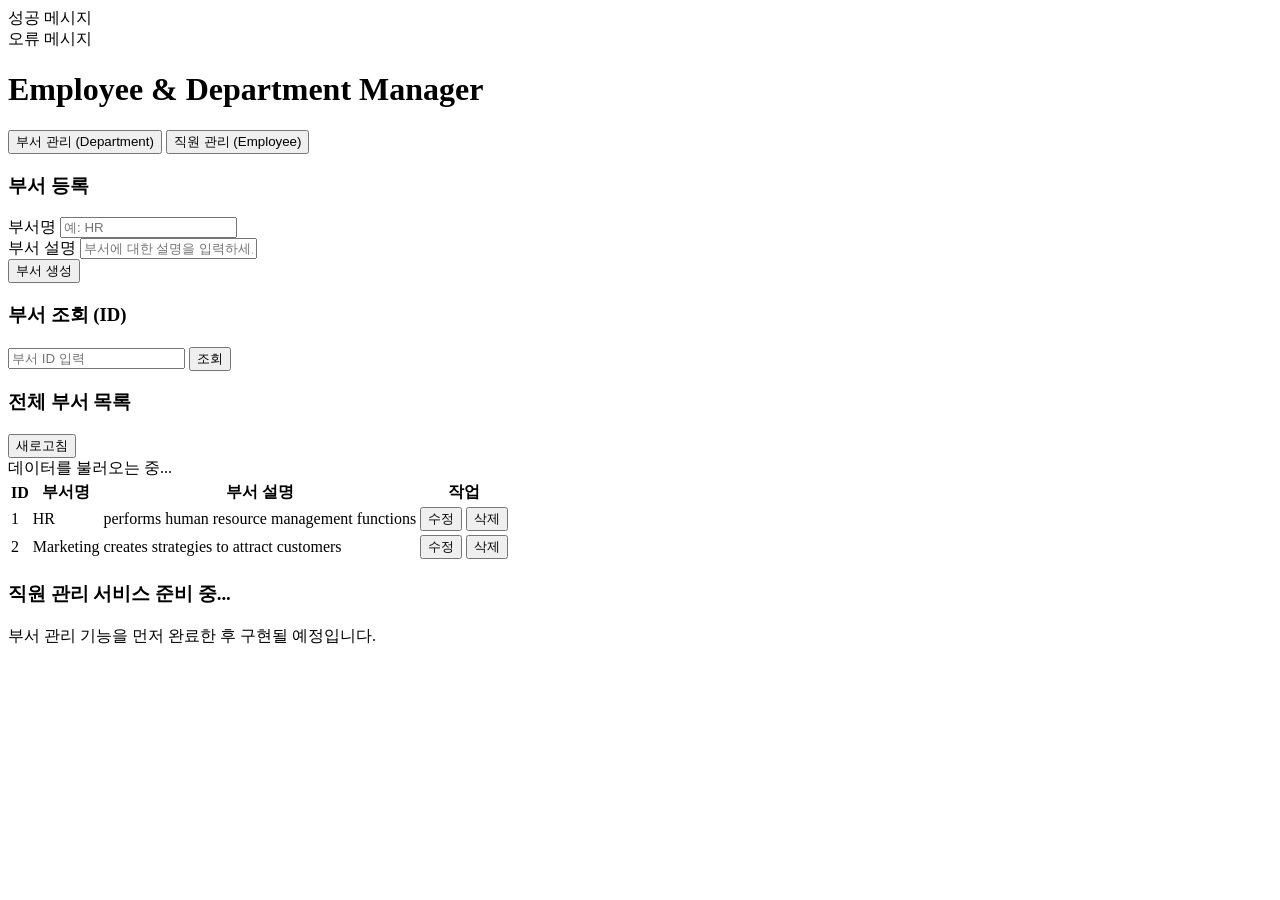
==== index.html @ 7f391d7e "1단계 html, css add" ====
<!DOCTYPE html>
<html lang="ko">
<head>
    <meta charset="UTF-8">
    <meta name="viewport" content="width=device-width, initial-scale=1.0">
    <title>Employee & Department Manager</title>
    <link rel="stylesheet" href="style.css">
</head>
<body>

    <!-- 메시지 표시 영역 -->
    <div id="message-area">
        <div id="alert-success" class="alert alert-success">성공 메시지</div>
        <div id="alert-error" class="alert alert-error">오류 메시지</div>
    </div>

    <div class="container">
        <header>
            <h1>Employee & Department Manager</h1>
        </header>

        <!-- 탭 메뉴 -->
        <nav class="tabs">
            <button class="tab-button active" onclick="showTab('dept-section')">부서 관리 (Department)</button>
            <button class="tab-button" onclick="showTab('emp-section')">직원 관리 (Employee)</button>
        </nav>

        <!-- 부서 관리 섹션 (P1-1 집중 구현 영역) -->
        <section id="dept-section" class="content-section active">
            
            <!-- 부서 생성/수정 폼 -->
            <div class="card">
                <h3 id="dept-form-title">부서 등록</h3>
                <form id="dept-form">
                    <input type="hidden" id="dept-id"> <!-- 수정 시 ID 보관용 -->
                    <div class="form-inline">
                        <div class="form-group">
                            <label for="dept-name">부서명</label>
                            <input type="text" id="dept-name" placeholder="예: HR" required>
                        </div>
                        <div class="form-group">
                            <label for="dept-desc">부서 설명</label>
                            <input type="text" id="dept-desc" placeholder="부서에 대한 설명을 입력하세요" required>
                        </div>
                    </div>
                    <button type="submit" id="dept-submit-btn" class="btn btn-primary">부서 생성</button>
                    <button type="button" id="dept-cancel-btn" class="btn btn-info" style="display:none;">취소</button>
                </form>
            </div>

            <!-- 부서 단건 조회 -->
            <div class="card">
                <h3>부서 조회 (ID)</h3>
                <div class="form-inline">
                    <input type="number" id="search-dept-id" placeholder="부서 ID 입력" min="1">
                    <button type="button" class="btn btn-success">조회</button>
                </div>
                <div id="dept-detail-result" style="margin-top: 15px; display: none;">
                    <!-- 조회 결과가 여기에 표시됨 -->
                </div>
            </div>

            <!-- 부서 목록 -->
            <div class="card">
                <div class="list-header">
                    <h3>전체 부서 목록</h3>
                    <button class="btn btn-info">새로고침</button>
                </div>
                <div class="loading" id="dept-loading">데이터를 불러오는 중...</div>
                <table>
                    <thead>
                        <tr>
                            <th>ID</th>
                            <th>부서명</th>
                            <th>부서 설명</th>
                            <th>작업</th>
                        </tr>
                    </thead>
                    <tbody id="dept-list">
                        <!-- API 데이터가 여기에 렌더링됨 -->
                        <tr>
                            <td>1</td>
                            <td>HR</td>
                            <td>performs human resource management functions</td>
                            <td class="actions">
                                <button class="btn btn-warning">수정</button>
                                <button class="btn btn-danger">삭제</button>
                            </td>
                        </tr>
                        <tr>
                            <td>2</td>
                            <td>Marketing</td>
                            <td>creates strategies to attract customers</td>
                            <td class="actions">
                                <button class="btn btn-warning">수정</button>
                                <button class="btn btn-danger">삭제</button>
                            </td>
                        </tr>
                    </tbody>
                </table>
            </div>
        </section>

        <!-- 직원 관리 섹션 (다음 단계 구현용) -->
        <section id="emp-section" class="content-section">
            <div class="card">
                <h3>직원 관리 서비스 준비 중...</h3>
                <p>부서 관리 기능을 먼저 완료한 후 구현될 예정입니다.</p>
            </div>
        </section>
    </div>

    <!-- 나중에 기능 구현을 위한 JS 파일 링크 (지금은 비워둠) -->
    <!-- <script src="app.js"></script> -->
    <script>
        // 탭 전환 로직 (HTML/CSS 구조 확인용 간단한 스크립트)
        function showTab(sectionId) {
            document.querySelectorAll('.content-section').forEach(section => section.classList.remove('active'));
            document.querySelectorAll('.tab-button').forEach(btn => btn.classList.remove('active'));
            document.getElementById(sectionId).classList.add('active');
            event.currentTarget.classList.add('active');
        }
    </script>
</body>
</html>
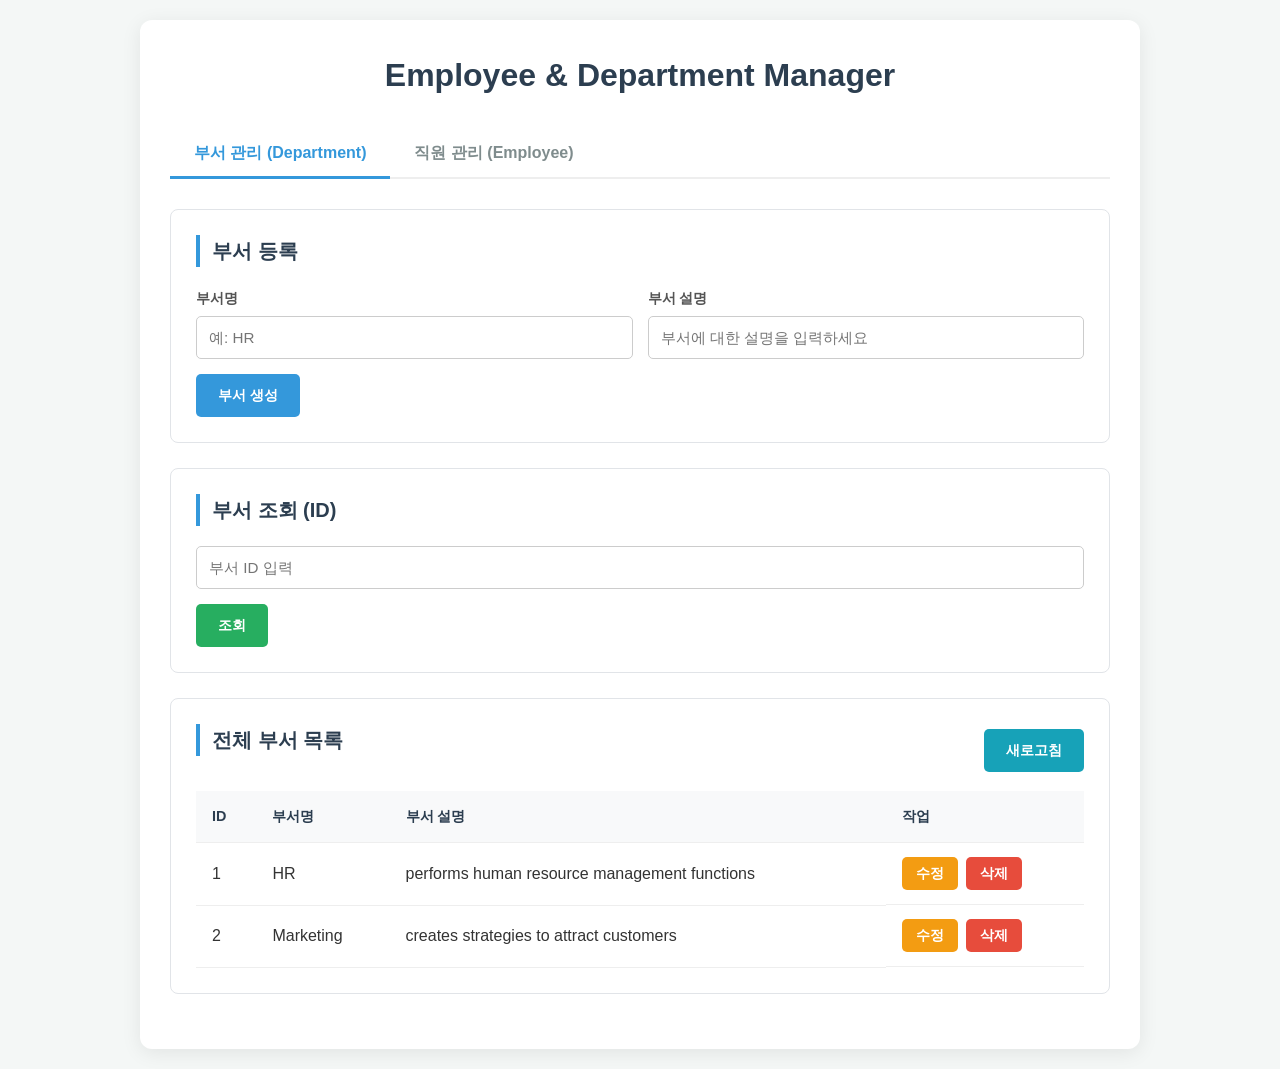
==== commit b7a878f2: "html,css modified" ====
--- a/index.html
+++ b/index.html
@@ -4,31 +4,45 @@
     <meta charset="UTF-8">
     <meta name="viewport" content="width=device-width, initial-scale=1.0">
     <title>Employee & Department Manager</title>
-    <link rel="stylesheet" href="style.css">
+    <!-- 공통 스타일시트 로드 -->
+    <link rel="stylesheet" href="css/style.css">
 </head>
 <body>
 
-    <!-- 메시지 표시 영역 -->
+    <!-- ==============================
+         전역 알림(토스트) 표시 영역
+         - 성공/오류 메시지를 우측 상단에 표시
+    ============================== -->
     <div id="message-area">
         <div id="alert-success" class="alert alert-success">성공 메시지</div>
         <div id="alert-error" class="alert alert-error">오류 메시지</div>
     </div>
 
+    <!-- 메인 앱 컨테이너 -->
     <div class="container">
         <header>
+            <!-- 페이지 메인 타이틀 -->
             <h1>Employee & Department Manager</h1>
         </header>
 
-        <!-- 탭 메뉴 -->
+        <!-- ==============================
+             상단 탭 메뉴
+             - showTab('dept-section'): 부서 섹션 활성화
+             - showTab('emp-section'): 직원 섹션 활성화
+        ============================== -->
         <nav class="tabs">
             <button class="tab-button active" onclick="showTab('dept-section')">부서 관리 (Department)</button>
             <button class="tab-button" onclick="showTab('emp-section')">직원 관리 (Employee)</button>
         </nav>
 
-        <!-- 부서 관리 섹션 (P1-1 집중 구현 영역) -->
+        <!-- ==============================
+             부서 관리 섹션 (현재 활성 기본 화면)
+             P1-1 범위: 생성/조회/목록/수정/삭제 UI
+        ============================== -->
         <section id="dept-section" class="content-section active">
             
-            <!-- 부서 생성/수정 폼 -->
+            <!-- 부서 생성/수정 폼
+                 - 숨김 필드(dept-id): 수정 모드에서 대상 ID 보관 -->
             <div class="card">
                 <h3 id="dept-form-title">부서 등록</h3>
                 <form id="dept-form">
@@ -48,7 +62,7 @@
                 </form>
             </div>
 
-            <!-- 부서 단건 조회 -->
+            <!-- 부서 단건 조회 영역(ID 기반) -->
             <div class="card">
                 <h3>부서 조회 (ID)</h3>
                 <div class="form-inline">
@@ -56,16 +70,17 @@
                     <button type="button" class="btn btn-success">조회</button>
                 </div>
                 <div id="dept-detail-result" style="margin-top: 15px; display: none;">
-                    <!-- 조회 결과가 여기에 표시됨 -->
+                    <!-- 조회 성공 시 상세 결과 렌더링 영역 -->
                 </div>
             </div>
 
-            <!-- 부서 목록 -->
+            <!-- 전체 부서 목록 영역 -->
             <div class="card">
                 <div class="list-header">
                     <h3>전체 부서 목록</h3>
                     <button class="btn btn-info">새로고침</button>
                 </div>
+                <!-- API 요청 중 표시되는 로딩 텍스트 -->
                 <div class="loading" id="dept-loading">데이터를 불러오는 중...</div>
                 <table>
                     <thead>
@@ -77,7 +92,8 @@
                         </tr>
                     </thead>
                     <tbody id="dept-list">
-                        <!-- API 데이터가 여기에 렌더링됨 -->
+                        <!-- 실제 연동 시 API 데이터가 동적으로 렌더링됨 -->
+                        <!-- 현재는 화면 확인을 위한 샘플 행 -->
                         <tr>
                             <td>1</td>
                             <td>HR</td>
@@ -101,7 +117,7 @@
             </div>
         </section>
 
-        <!-- 직원 관리 섹션 (다음 단계 구현용) -->
+        <!-- 직원 관리 섹션 (추후 구현 예정) -->
         <section id="emp-section" class="content-section">
             <div class="card">
                 <h3>직원 관리 서비스 준비 중...</h3>
@@ -110,14 +126,22 @@
         </section>
     </div>
 
-    <!-- 나중에 기능 구현을 위한 JS 파일 링크 (지금은 비워둠) -->
+    <!-- 나중에 기능 구현을 위한 JS 파일 링크 (현재 미사용) -->
     <!-- <script src="app.js"></script> -->
     <script>
-        // 탭 전환 로직 (HTML/CSS 구조 확인용 간단한 스크립트)
+        // 탭 전환 로직
+        // sectionId로 받은 섹션만 보이도록 active 클래스를 토글한다.
         function showTab(sectionId) {
+            // 1) 모든 콘텐츠 섹션 비활성화
             document.querySelectorAll('.content-section').forEach(section => section.classList.remove('active'));
+
+            // 2) 모든 탭 버튼 비활성화
             document.querySelectorAll('.tab-button').forEach(btn => btn.classList.remove('active'));
+
+            // 3) 선택한 섹션 활성화
             document.getElementById(sectionId).classList.add('active');
+
+            // 4) 클릭된 탭 버튼 활성화
             event.currentTarget.classList.add('active');
         }
     </script>
--- a/css/style.css
+++ b/css/style.css
@@ -0,0 +1,301 @@
+/* ==============================
+   1) 전역 기본 스타일
+   - 브라우저 기본 여백 제거
+   - box-sizing 통일
+   - 기본 폰트 지정
+================================ */
+* {
+    box-sizing: border-box;
+    margin: 0;
+    padding: 0;
+    font-family: 'Segoe UI', Tahoma, Geneva, Verdana, sans-serif;
+}
+
+/* 페이지 전체 배경/기본 텍스트 스타일 */
+body {
+    background-color: #f4f7f6;
+    color: #333;
+    line-height: 1.6;
+    padding: 20px;
+}
+
+/* 메인 컨테이너: 중앙 정렬 카드형 레이아웃 */
+.container {
+    max-width: 1000px;
+    margin: 0 auto;
+    background: #fff;
+    padding: 30px;
+    border-radius: 12px;
+    box-shadow: 0 4px 20px rgba(0, 0, 0, 0.08);
+}
+
+/* 상단 타이틀 영역 */
+header {
+    text-align: center;
+    margin-bottom: 30px;
+}
+
+/* 페이지 메인 제목 */
+h1 {
+    color: #2c3e50;
+    font-size: 2rem;
+    font-weight: 700;
+}
+
+/* ==============================
+   2) 탭 내비게이션
+   - 부서/직원 화면 전환 버튼 스타일
+================================ */
+.tabs {
+    display: flex;
+    border-bottom: 2px solid #eee;
+    margin-bottom: 30px;
+}
+
+/* 기본 탭 버튼 */
+.tab-button {
+    padding: 12px 24px;
+    border: none;
+    background: none;
+    cursor: pointer;
+    font-size: 1rem;
+    font-weight: 600;
+    color: #7f8c8d;
+    transition: all 0.3s ease;
+    border-bottom: 3px solid transparent;
+    margin-bottom: -2px;
+}
+
+/* 선택(활성) 탭 버튼 */
+.tab-button.active {
+    color: #3498db;
+    border-bottom: 3px solid #3498db;
+}
+
+/* 비활성 탭 호버 효과 */
+.tab-button:hover:not(.active) {
+    color: #34495e;
+    background-color: #f9f9f9;
+}
+
+/* ==============================
+   3) 섹션 표시/숨김 + 전환 애니메이션
+================================ */
+.content-section {
+    display: none;
+    animation: fadeIn 0.5s;
+}
+
+/* 활성 섹션만 화면에 표시 */
+.content-section.active {
+    display: block;
+}
+
+/* 섹션 전환 시 부드러운 페이드 인 */
+@keyframes fadeIn {
+    from { opacity: 0; transform: translateY(10px); }
+    to { opacity: 1; transform: translateY(0); }
+}
+
+/* ==============================
+   4) 카드/폼 공통 스타일
+================================ */
+/* 콘텐츠 블록 카드 */
+.card {
+    background: #fff;
+    border: 1px solid #e1e4e8;
+    border-radius: 8px;
+    padding: 25px;
+    margin-bottom: 25px;
+}
+
+/* 카드 제목 */
+.card h3 {
+    margin-bottom: 20px;
+    color: #2c3e50;
+    font-size: 1.25rem;
+    border-left: 4px solid #3498db;
+    padding-left: 12px;
+}
+
+/* 입력 그룹(라벨 + 입력요소) */
+.form-group {
+    margin-bottom: 15px;
+    flex: 1;
+}
+
+/* 한 줄 배치 폼(반응형 줄바꿈 허용) */
+.form-inline {
+    display: flex;
+    gap: 15px;
+    align-items: flex-end;
+    flex-wrap: wrap;
+}
+
+/* 공통 라벨 */
+label {
+    display: block;
+    margin-bottom: 6px;
+    font-weight: 600;
+    font-size: 0.9rem;
+    color: #555;
+}
+
+/* 텍스트 계열 입력 필드 공통 */
+input[type="text"],
+input[type="number"],
+input[type="email"],
+textarea {
+    width: 100%;
+    padding: 12px;
+    border: 1px solid #ccc;
+    border-radius: 5px;
+    font-size: 0.95rem;
+    transition: border-color 0.3s, box-shadow 0.3s;
+}
+
+/* 입력 포커스 시 강조 */
+input[type="text"]:focus,
+input[type="number"]:focus,
+input[type="email"]:focus,
+textarea:focus {
+    border-color: #3498db;
+    box-shadow: 0 0 0 3px rgba(52, 152, 219, 0.1);
+    outline: none;
+}
+
+/* 가로 폼 내 최소 너비 보장 */
+.form-inline .form-group {
+    min-width: 200px;
+}
+
+/* ==============================
+   5) 버튼 스타일
+   - 공통 버튼 + 색상 변형
+================================ */
+/* 버튼 공통 베이스 */
+.btn {
+    padding: 12px 22px;
+    border: none;
+    border-radius: 5px;
+    cursor: pointer;
+    font-weight: 600;
+    transition: all 0.3s ease;
+    font-size: 0.9rem;
+    white-space: nowrap;
+}
+
+/* 버튼 호버 공통 효과 */
+.btn:hover {
+    transform: translateY(-2px);
+    box-shadow: 0 4px 8px rgba(0,0,0,0.1);
+}
+
+/* 주요 동작 버튼 색상 변형 */
+.btn-primary { background-color: #3498db; color: white; }
+.btn-primary:hover { background-color: #2980b9; }
+
+.btn-success { background-color: #27ae60; color: white; }
+.btn-success:hover { background-color: #219150; }
+
+.btn-danger { background-color: #e74c3c; color: white; padding: 7px 14px; }
+.btn-danger:hover { background-color: #c0392b; }
+
+.btn-warning { background-color: #f39c12; color: white; padding: 7px 14px; }
+.btn-warning:hover { background-color: #d35400; }
+
+.btn-info { background-color: #17a2b8; color: white; }
+.btn-info:hover { background-color: #138496; }
+
+/* ==============================
+    6) 목록/테이블 스타일
+================================ */
+/* 테이블 상단(제목 + 액션 버튼) */
+.list-header {
+    display: flex;
+    justify-content: space-between;
+    align-items: center;
+    margin-bottom: 10px;
+}
+
+/* 데이터 테이블 기본 */
+table {
+    width: 100%;
+    border-collapse: collapse;
+    margin-top: 15px;
+}
+
+/* 셀 공통 */
+th, td {
+    text-align: left;
+    padding: 14px 16px;
+    border-bottom: 1px solid #eee;
+    vertical-align: middle;
+}
+
+/* 헤더 셀 */
+th {
+    background-color: #f8f9fa;
+    color: #2c3e50;
+    font-weight: 600;
+    font-size: 0.9rem;
+}
+
+/* 행 호버 효과 */
+tr:hover {
+    background-color: #f9f9f9;
+}
+
+/* 행 내 액션 버튼 그룹 */
+.actions {
+    display: flex;
+    gap: 8px;
+}
+
+/* ==============================
+   7) 우측 상단 알림 토스트
+================================ */
+/* 알림 컨테이너(화면 고정) */
+#message-area {
+    position: fixed;
+    top: 20px;
+    right: 20px;
+    z-index: 1000;
+    width: 300px;
+}
+
+/* 개별 알림 박스(기본 숨김) */
+.alert {
+    padding: 15px 25px;
+    border-radius: 5px;
+    margin-bottom: 10px;
+    color: white;
+    box-shadow: 0 4px 12px rgba(0,0,0,0.15);
+    display: none;
+    opacity: 0;
+    transform: translateX(100%);
+    transition: all 0.5s cubic-bezier(0.68, -0.55, 0.27, 1.55);
+}
+
+/* 알림 표시 상태 */
+.alert.show {
+    display: block;
+    opacity: 1;
+    transform: translateX(0);
+}
+
+/* 알림 타입별 색상 */
+.alert-success { background-color: #2ecc71; }
+.alert-error { background-color: #e74c3c; }
+
+/* ==============================
+   8) 로딩 메시지
+================================ */
+.loading {
+    display: none;
+    text-align: center;
+    color: #3498db;
+    font-weight: bold;
+    margin: 20px 0;
+    font-size: 1rem;
+}
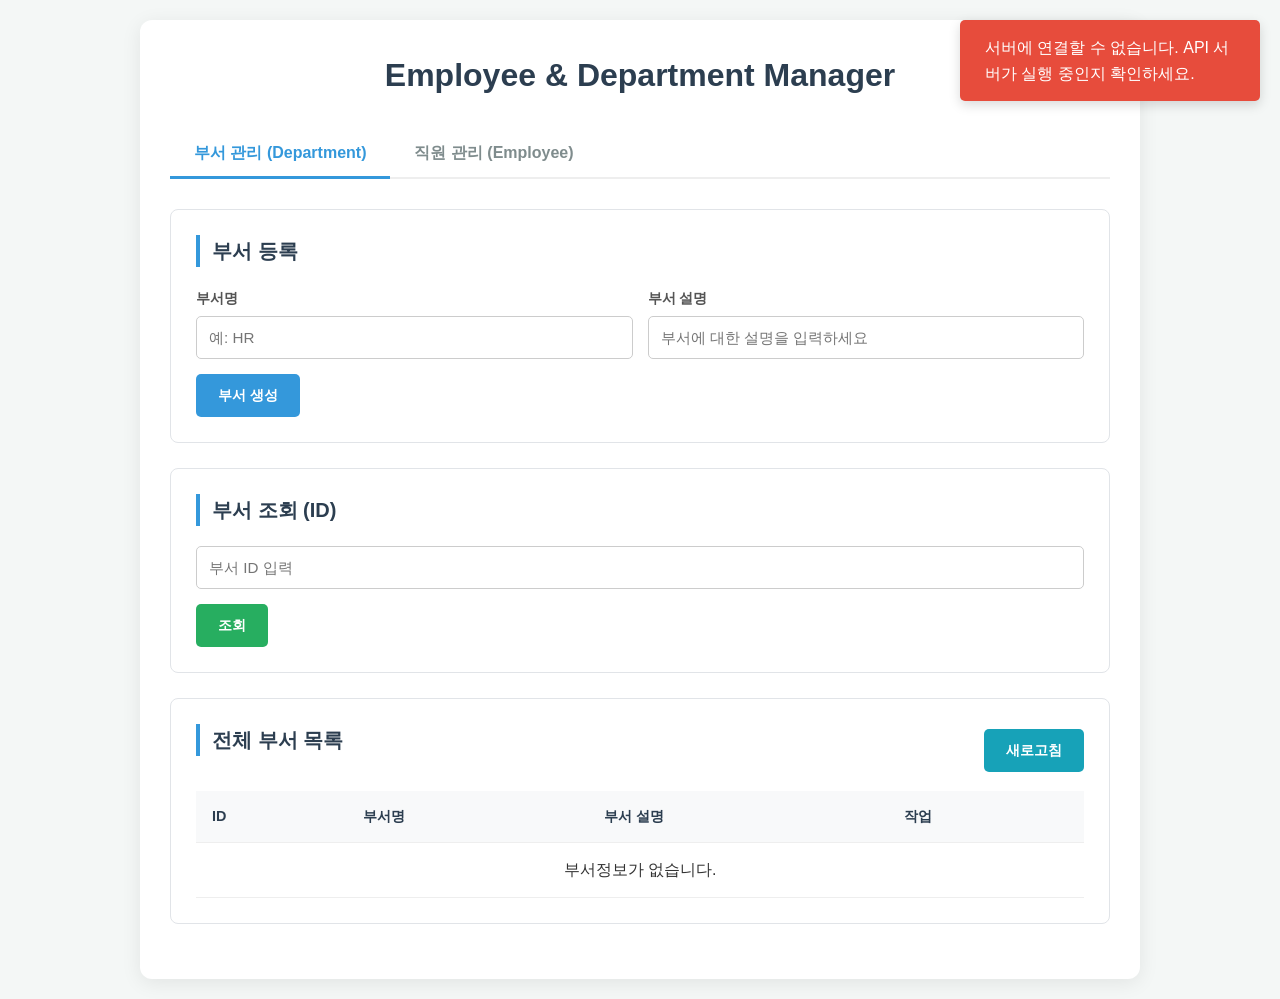
==== commit 9e7fe3ec: "dept js update(주석)" ====
--- a/index.html
+++ b/index.html
@@ -126,8 +126,8 @@
         </section>
     </div>
 
-    <!-- 나중에 기능 구현을 위한 JS 파일 링크 (현재 미사용) -->
-    <!-- <script src="app.js"></script> -->
+    <!-- 나중에 기능 구현을 위한 JS 파일 링크  -->
+    <script src="js/department.js"></script>
     <script>
         // 탭 전환 로직
         // sectionId로 받은 섹션만 보이도록 active 클래스를 토글한다.
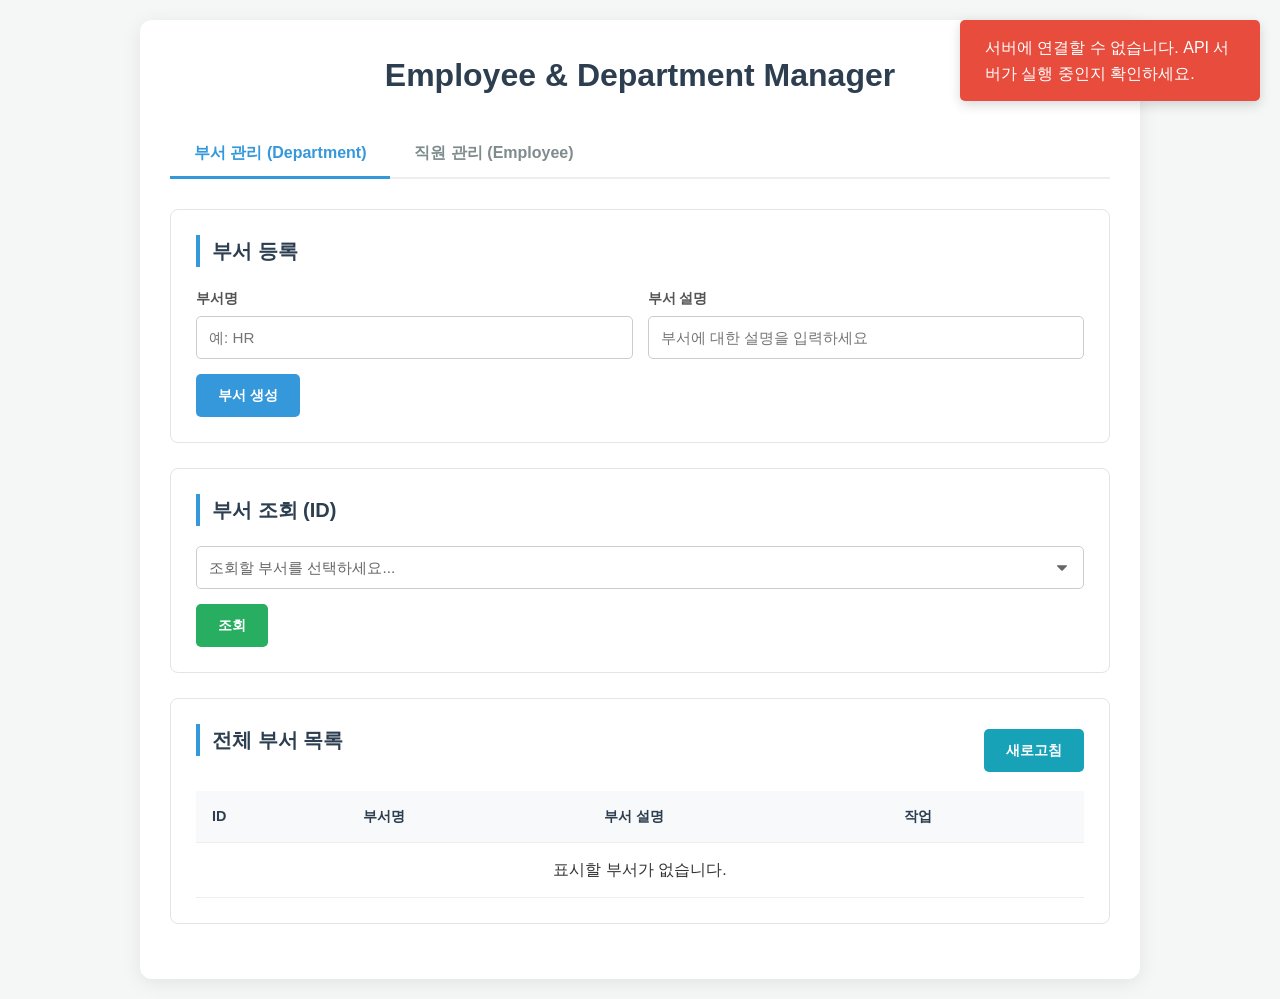
==== commit 6d680851: "add" ====
--- a/index.html
+++ b/index.html
@@ -4,45 +4,31 @@
     <meta charset="UTF-8">
     <meta name="viewport" content="width=device-width, initial-scale=1.0">
     <title>Employee & Department Manager</title>
-    <!-- 공통 스타일시트 로드 -->
     <link rel="stylesheet" href="css/style.css">
 </head>
 <body>
 
-    <!-- ==============================
-         전역 알림(토스트) 표시 영역
-         - 성공/오류 메시지를 우측 상단에 표시
-    ============================== -->
+    <!-- 메시지 표시 영역 -->
     <div id="message-area">
         <div id="alert-success" class="alert alert-success">성공 메시지</div>
         <div id="alert-error" class="alert alert-error">오류 메시지</div>
     </div>
 
-    <!-- 메인 앱 컨테이너 -->
     <div class="container">
         <header>
-            <!-- 페이지 메인 타이틀 -->
             <h1>Employee & Department Manager</h1>
         </header>
 
-        <!-- ==============================
-             상단 탭 메뉴
-             - showTab('dept-section'): 부서 섹션 활성화
-             - showTab('emp-section'): 직원 섹션 활성화
-        ============================== -->
+        <!-- 탭 메뉴 -->
         <nav class="tabs">
             <button class="tab-button active" onclick="showTab('dept-section')">부서 관리 (Department)</button>
             <button class="tab-button" onclick="showTab('emp-section')">직원 관리 (Employee)</button>
         </nav>
 
-        <!-- ==============================
-             부서 관리 섹션 (현재 활성 기본 화면)
-             P1-1 범위: 생성/조회/목록/수정/삭제 UI
-        ============================== -->
+        <!-- 부서 관리 섹션 (P1-1 집중 구현 영역) -->
         <section id="dept-section" class="content-section active">
             
-            <!-- 부서 생성/수정 폼
-                 - 숨김 필드(dept-id): 수정 모드에서 대상 ID 보관 -->
+            <!-- 부서 생성/수정 폼 -->
             <div class="card">
                 <h3 id="dept-form-title">부서 등록</h3>
                 <form id="dept-form">
@@ -62,25 +48,27 @@
                 </form>
             </div>
 
-            <!-- 부서 단건 조회 영역(ID 기반) -->
+            <!-- 부서 단건 조회 -->
             <div class="card">
                 <h3>부서 조회 (ID)</h3>
                 <div class="form-inline">
-                    <input type="number" id="search-dept-id" placeholder="부서 ID 입력" min="1">
+                    <select id="search-dept-id" required>
+                        <option value="">조회할 부서를 선택하세요...</option>
+                        <!-- JavaScript를 통해 부서 목록이 채워집니다. -->
+                    </select>
                     <button type="button" class="btn btn-success">조회</button>
                 </div>
                 <div id="dept-detail-result" style="margin-top: 15px; display: none;">
-                    <!-- 조회 성공 시 상세 결과 렌더링 영역 -->
-                </div>
-            </div>
-
-            <!-- 전체 부서 목록 영역 -->
+                    <!-- 조회 결과가 여기에 표시됨 -->
+                </div>
+            </div>
+
+            <!-- 부서 목록 -->
             <div class="card">
                 <div class="list-header">
                     <h3>전체 부서 목록</h3>
                     <button class="btn btn-info">새로고침</button>
                 </div>
-                <!-- API 요청 중 표시되는 로딩 텍스트 -->
                 <div class="loading" id="dept-loading">데이터를 불러오는 중...</div>
                 <table>
                     <thead>
@@ -92,8 +80,7 @@
                         </tr>
                     </thead>
                     <tbody id="dept-list">
-                        <!-- 실제 연동 시 API 데이터가 동적으로 렌더링됨 -->
-                        <!-- 현재는 화면 확인을 위한 샘플 행 -->
+                        <!-- API 데이터가 여기에 렌더링됨 -->
                         <tr>
                             <td>1</td>
                             <td>HR</td>
@@ -117,33 +104,117 @@
             </div>
         </section>
 
-        <!-- 직원 관리 섹션 (추후 구현 예정) -->
+        <!-- 직원 관리 섹션 (P1-2 구현 영역) -->
         <section id="emp-section" class="content-section">
-            <div class="card">
-                <h3>직원 관리 서비스 준비 중...</h3>
-                <p>부서 관리 기능을 먼저 완료한 후 구현될 예정입니다.</p>
+            
+            <!-- 직원 생성/수정 폼 -->
+            <div class="card">
+                <h3 id="emp-form-title">직원 등록</h3>
+                <form id="emp-form">
+                    <input type="hidden" id="emp-id"> <!-- 수정 시 ID 보관용 -->
+                    <div class="form-inline">
+                        <div class="form-group">
+                            <label for="emp-firstname">이름 (First Name)</label>
+                            <input type="text" id="emp-firstname" placeholder="예: John" required>
+                        </div>
+                        <div class="form-group">
+                            <label for="emp-lastname">성 (Last Name)</label>
+                            <input type="text" id="emp-lastname" placeholder="예: Doe" required>
+                        </div>
+                    </div>
+                    <div class="form-inline">
+                        <div class="form-group">
+                            <label for="emp-email">이메일</label>
+                            <input type="email" id="emp-email" placeholder="예: john.doe@example.com" required>
+                        </div>
+                        <div class="form-group">
+                            <label for="emp-dept-id">부서</label>
+                            <select id="emp-dept-id" required>
+                                <option value="">부서를 선택하세요...</option>
+                                <!-- JavaScript를 통해 부서 목록이 채워집니다. -->
+                            </select>
+                        </div>
+                    </div>
+                    <button type="submit" id="emp-submit-btn" class="btn btn-primary">직원 생성</button>
+                    <button type="button" id="emp-cancel-btn" class="btn btn-info" style="display:none;">취소</button>
+                </form>
+            </div>
+
+            <!-- 직원 단건 조회 -->
+            <div class="card">
+                <h3>직원 조회</h3>
+                <div class="form-inline">
+                    <input type="number" id="search-emp-id" placeholder="ID로 조회" min="1">
+                    <button type="button" class="btn btn-success">ID로 조회</button>
+                </div>
+                <div class="form-inline" style="margin-top: 15px;">
+                    <input type="email" id="search-emp-email" placeholder="이메일로 조회">
+                    <button type="button" class="btn btn-success">이메일로 조회</button>
+                </div>
+                <div id="emp-detail-result" style="margin-top: 15px; display: none;">
+                    <!-- 조회 결과가 여기에 표시됨 -->
+                </div>
+            </div>
+
+            <!-- 직원 목록 -->
+            <div class="card">
+                <div class="list-header">
+                    <h3>전체 직원 목록</h3>
+                    <div>
+                        <button class="btn btn-secondary" title="직원과 부서 정보를 함께 조회합니다.">직원+부서 조회</button>
+                        <button class="btn btn-info">새로고침</button>
+                    </div>
+                </div>
+                <div class="loading" id="emp-loading">데이터를 불러오는 중...</div>
+                <table>
+                    <thead>
+                        <tr>
+                            <th>ID</th>
+                            <th>이름</th>
+                            <th>성</th>
+                            <th>이메일</th>
+                            <th>부서 ID</th>
+                            <th>작업</th>
+                        </tr>
+                    </thead>
+                    <tbody id="emp-list">
+                        <!-- API 데이터가 여기에 렌더링됨 -->
+                        <tr>
+                            <td colspan="6" style="text-align: center; color: #999;">직원 데이터를 불러오세요.</td>
+                        </tr>
+                    </tbody>
+                </table>
             </div>
         </section>
     </div>
 
-    <!-- 나중에 기능 구현을 위한 JS 파일 링크  -->
-    <script src="js/department.js"></script>
+    <!-- 나중에 기능 구현을 위한 JS 파일 링크 (지금은 비워둠) -->
+    <!-- <script src="app.js"></script> -->
     <script>
-        // 탭 전환 로직
-        // sectionId로 받은 섹션만 보이도록 active 클래스를 토글한다.
+        // 탭 전환 로직 (HTML/CSS 구조 확인용 간단한 스크립트)
+        /*
         function showTab(sectionId) {
-            // 1) 모든 콘텐츠 섹션 비활성화
             document.querySelectorAll('.content-section').forEach(section => section.classList.remove('active'));
-
-            // 2) 모든 탭 버튼 비활성화
             document.querySelectorAll('.tab-button').forEach(btn => btn.classList.remove('active'));
-
-            // 3) 선택한 섹션 활성화
             document.getElementById(sectionId).classList.add('active');
-
-            // 4) 클릭된 탭 버튼 활성화
             event.currentTarget.classList.add('active');
         }
+        */
+        function showTab(sectionId) {
+            // 모든 탭 컨텐츠 숨기기 및 탭 비활성화
+            document.querySelectorAll('.content-section').forEach(section => section.classList.remove('active'));
+            document.querySelectorAll('.tab-button').forEach(btn => btn.classList.remove('active'));
+                // 클릭된 탭 활성화
+                document.getElementById(sectionId).classList.add('active');
+                event.currentTarget.classList.add('active');
+
+            // '직원 관리' 탭을 처음 클릭했을 때, 관련 JS 함수들을 초기화합니다.
+            if (sectionId === 'emp-section') {
+                initEmployeeTab();
+            }
+        }
     </script>
+    <script src="js/department.js"></script>
+    <script src="js/employee.js"></script>
 </body>
-</html>
+</html>
--- a/css/style.css
+++ b/css/style.css
@@ -1,9 +1,4 @@
-/* ==============================
-   1) 전역 기본 스타일
-   - 브라우저 기본 여백 제거
-   - box-sizing 통일
-   - 기본 폰트 지정
-================================ */
+/* 기본 스타일 초기화 */
 * {
     box-sizing: border-box;
     margin: 0;
@@ -11,7 +6,6 @@
     font-family: 'Segoe UI', Tahoma, Geneva, Verdana, sans-serif;
 }
 
-/* 페이지 전체 배경/기본 텍스트 스타일 */
 body {
     background-color: #f4f7f6;
     color: #333;
@@ -19,7 +13,6 @@
     padding: 20px;
 }
 
-/* 메인 컨테이너: 중앙 정렬 카드형 레이아웃 */
 .container {
     max-width: 1000px;
     margin: 0 auto;
@@ -29,30 +22,24 @@
     box-shadow: 0 4px 20px rgba(0, 0, 0, 0.08);
 }
 
-/* 상단 타이틀 영역 */
 header {
     text-align: center;
     margin-bottom: 30px;
 }
 
-/* 페이지 메인 제목 */
 h1 {
     color: #2c3e50;
     font-size: 2rem;
     font-weight: 700;
 }
 
-/* ==============================
-   2) 탭 내비게이션
-   - 부서/직원 화면 전환 버튼 스타일
-================================ */
+/* 탭 내비게이션 스타일 */
 .tabs {
     display: flex;
     border-bottom: 2px solid #eee;
     margin-bottom: 30px;
 }
 
-/* 기본 탭 버튼 */
 .tab-button {
     padding: 12px 24px;
     border: none;
@@ -66,41 +53,32 @@
     margin-bottom: -2px;
 }
 
-/* 선택(활성) 탭 버튼 */
 .tab-button.active {
     color: #3498db;
     border-bottom: 3px solid #3498db;
 }
 
-/* 비활성 탭 호버 효과 */
 .tab-button:hover:not(.active) {
     color: #34495e;
     background-color: #f9f9f9;
 }
 
-/* ==============================
-   3) 섹션 표시/숨김 + 전환 애니메이션
-================================ */
+/* 섹션 표시/숨김 */
 .content-section {
     display: none;
     animation: fadeIn 0.5s;
 }
 
-/* 활성 섹션만 화면에 표시 */
 .content-section.active {
     display: block;
 }
 
-/* 섹션 전환 시 부드러운 페이드 인 */
 @keyframes fadeIn {
     from { opacity: 0; transform: translateY(10px); }
     to { opacity: 1; transform: translateY(0); }
 }
 
-/* ==============================
-   4) 카드/폼 공통 스타일
-================================ */
-/* 콘텐츠 블록 카드 */
+/* 공통 폼 스타일 */
 .card {
     background: #fff;
     border: 1px solid #e1e4e8;
@@ -109,7 +87,6 @@
     margin-bottom: 25px;
 }
 
-/* 카드 제목 */
 .card h3 {
     margin-bottom: 20px;
     color: #2c3e50;
@@ -118,21 +95,18 @@
     padding-left: 12px;
 }
 
-/* 입력 그룹(라벨 + 입력요소) */
 .form-group {
     margin-bottom: 15px;
     flex: 1;
 }
 
-/* 한 줄 배치 폼(반응형 줄바꿈 허용) */
 .form-inline {
     display: flex;
     gap: 15px;
-    align-items: flex-end;
+    align-items: baseline;
     flex-wrap: wrap;
 }
 
-/* 공통 라벨 */
 label {
     display: block;
     margin-bottom: 6px;
@@ -141,39 +115,61 @@
     color: #555;
 }
 
-/* 텍스트 계열 입력 필드 공통 */
 input[type="text"],
 input[type="number"],
 input[type="email"],
-textarea {
+textarea,
+select {
     width: 100%;
     padding: 12px;
     border: 1px solid #ccc;
     border-radius: 5px;
     font-size: 0.95rem;
     transition: border-color 0.3s, box-shadow 0.3s;
-}
-
-/* 입력 포커스 시 강조 */
+    background-color: white; /* 모든 폼 요소의 배경색 통일 */
+}
+
+/* select 태그에만 화살표 아이콘 스타일 적용 */
+select {
+    -webkit-appearance: none;
+    -moz-appearance: none;
+    appearance: none;
+    padding-right: 30px; /* 화살표 공간 확보 */
+    background-image: url('data:image/svg+xml;charset=US-ASCII,%3Csvg%20xmlns%3D%22http%3A//www.w3.org/2000/svg%22%20width%3D%22292.4%22%20height%3D%22292.4%22%3E%3Cpath%20fill%3D%22%23666%22%20d%3D%22M287%2069.4a17.6%2017.6%200%200%200-13-5.4H18.4c-5%200-9.3%201.8-12.9%205.4A17.6%2017.6%200%200%200%200%2082.2c0%205%201.8%209.3%205.4%2012.9l128%20127.9c3.6%203.6%207.8%205.4%2012.8%205.4s9.2-1.8%2012.8-5.4L287%2095c3.5-3.5%205.4-7.8%205.4-12.8%200-5-1.9-9.2-5.5-12.8z%22/%3E%3C/svg%3E');
+    background-repeat: no-repeat;
+    background-position: right 1rem center;
+    background-size: 0.65em auto;
+}
+
+/* select 태그는 placeholder를 지원하지 않으므로, 첫 옵션에 대한 특별 스타일 */
+select:required:invalid {
+    color: #666;
+}
+option[value=""] {
+    color: #999;
+}
+option {
+    color: #333;
+}
+
+
 input[type="text"]:focus,
 input[type="number"]:focus,
 input[type="email"]:focus,
-textarea:focus {
+textarea:focus,
+select:focus {
     border-color: #3498db;
     box-shadow: 0 0 0 3px rgba(52, 152, 219, 0.1);
     outline: none;
 }
 
-/* 가로 폼 내 최소 너비 보장 */
 .form-inline .form-group {
     min-width: 200px;
 }
 
-/* ==============================
-   5) 버튼 스타일
-   - 공통 버튼 + 색상 변형
-================================ */
-/* 버튼 공통 베이스 */
+/* 버튼 스타일 */
+
+
 .btn {
     padding: 12px 22px;
     border: none;
@@ -185,13 +181,11 @@
     white-space: nowrap;
 }
 
-/* 버튼 호버 공통 효과 */
 .btn:hover {
     transform: translateY(-2px);
     box-shadow: 0 4px 8px rgba(0,0,0,0.1);
 }
 
-/* 주요 동작 버튼 색상 변형 */
 .btn-primary { background-color: #3498db; color: white; }
 .btn-primary:hover { background-color: #2980b9; }
 
@@ -207,10 +201,10 @@
 .btn-info { background-color: #17a2b8; color: white; }
 .btn-info:hover { background-color: #138496; }
 
-/* ==============================
-    6) 목록/테이블 스타일
-================================ */
-/* 테이블 상단(제목 + 액션 버튼) */
+.btn-secondary { background-color: #6c757d; color: white; }
+.btn-secondary:hover { background-color: #5a6268; }
+
+/* 테이블 스타일 */
 .list-header {
     display: flex;
     justify-content: space-between;
@@ -218,14 +212,12 @@
     margin-bottom: 10px;
 }
 
-/* 데이터 테이블 기본 */
 table {
     width: 100%;
     border-collapse: collapse;
     margin-top: 15px;
 }
 
-/* 셀 공통 */
 th, td {
     text-align: left;
     padding: 14px 16px;
@@ -233,7 +225,6 @@
     vertical-align: middle;
 }
 
-/* 헤더 셀 */
 th {
     background-color: #f8f9fa;
     color: #2c3e50;
@@ -241,21 +232,16 @@
     font-size: 0.9rem;
 }
 
-/* 행 호버 효과 */
 tr:hover {
     background-color: #f9f9f9;
 }
 
-/* 행 내 액션 버튼 그룹 */
 .actions {
     display: flex;
     gap: 8px;
 }
 
-/* ==============================
-   7) 우측 상단 알림 토스트
-================================ */
-/* 알림 컨테이너(화면 고정) */
+/* 메시지 알림 스타일 */
 #message-area {
     position: fixed;
     top: 20px;
@@ -264,7 +250,6 @@
     width: 300px;
 }
 
-/* 개별 알림 박스(기본 숨김) */
 .alert {
     padding: 15px 25px;
     border-radius: 5px;
@@ -277,20 +262,16 @@
     transition: all 0.5s cubic-bezier(0.68, -0.55, 0.27, 1.55);
 }
 
-/* 알림 표시 상태 */
 .alert.show {
     display: block;
     opacity: 1;
     transform: translateX(0);
 }
 
-/* 알림 타입별 색상 */
 .alert-success { background-color: #2ecc71; }
 .alert-error { background-color: #e74c3c; }
 
-/* ==============================
-   8) 로딩 메시지
-================================ */
+/* 로딩 스타일 */
 .loading {
     display: none;
     text-align: center;
@@ -298,4 +279,4 @@
     font-weight: bold;
     margin: 20px 0;
     font-size: 1rem;
-}
+}
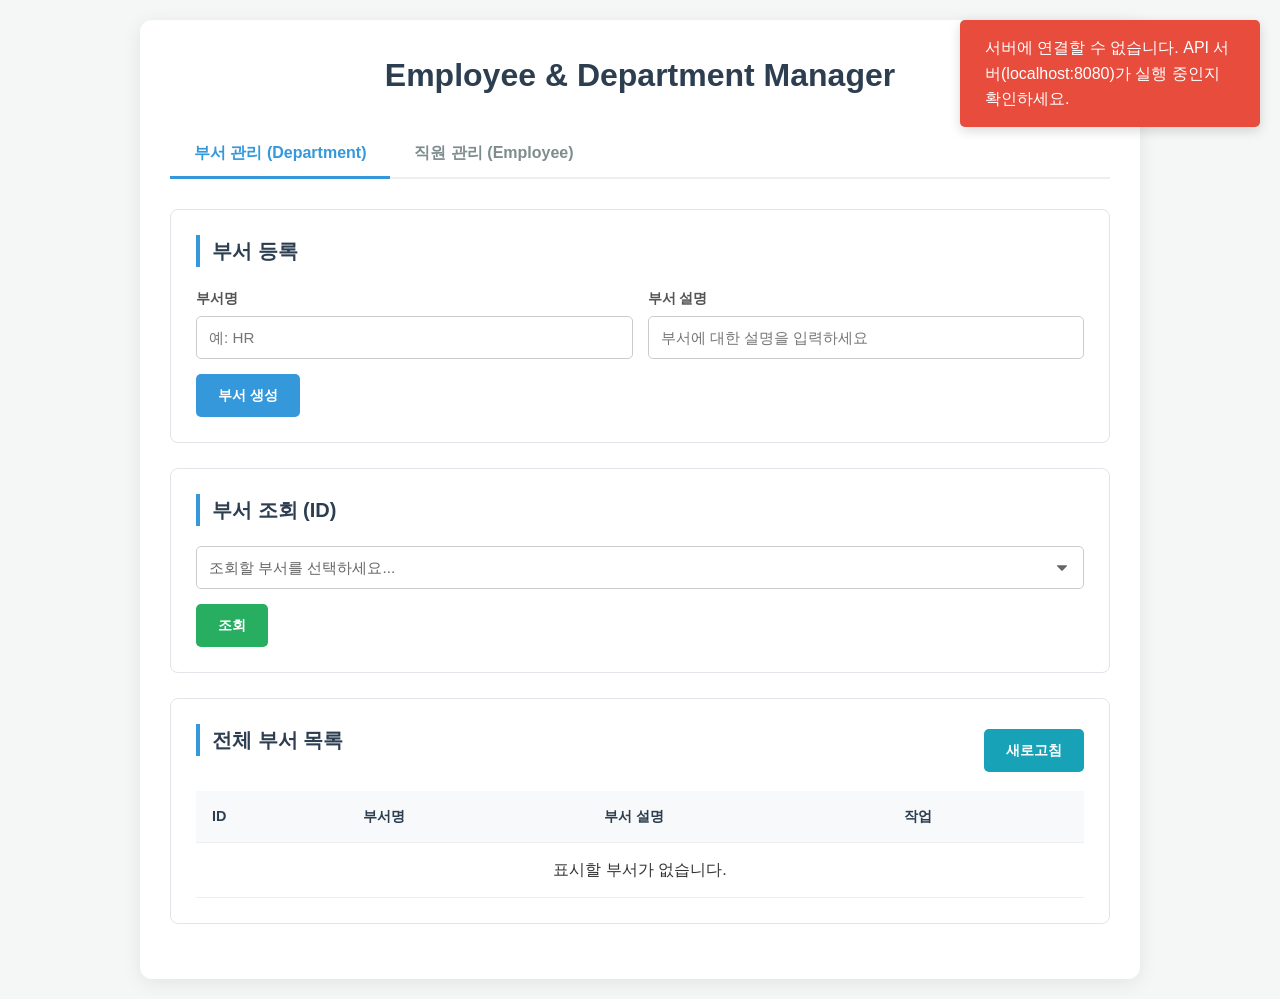
==== commit 6208fe79: "update" ====
--- a/index.html
+++ b/index.html
@@ -188,33 +188,40 @@
         </section>
     </div>
 
-    <!-- 나중에 기능 구현을 위한 JS 파일 링크 (지금은 비워둠) -->
-    <!-- <script src="app.js"></script> -->
+    <!-- ================================================== -->
+    <!-- [v2.0] ES Module 방식으로 변경된 스크립트 로딩      -->
+    <!--                                                    -->
+    <!-- 변경 전 (v1.0):                                    -->
+    <!--   <script src="department.js"></script>  ← 일반 스크립트 -->
+    <!--                                                    -->
+    <!-- 변경 후 (v2.0):                                    -->
+    <!--   type="module" 필수! (import/export 사용을 위해)  -->
+    <!--   파일 경로: js/dept_runner_v1.js                  -->
+    <!--   └─ import departmentApi.js (버전 1 함수형)       -->
+    <!--   └─ import utils.js                              -->
+    <!-- ================================================== -->
+
+    <!-- 탭 전환 스크립트 (일반 스크립트 - 전역 함수로 유지) -->
     <script>
-        // 탭 전환 로직 (HTML/CSS 구조 확인용 간단한 스크립트)
-        /*
         function showTab(sectionId) {
+            // 모든 탭 컨텐츠 숨기기 및 탭 버튼 비활성화
             document.querySelectorAll('.content-section').forEach(section => section.classList.remove('active'));
             document.querySelectorAll('.tab-button').forEach(btn => btn.classList.remove('active'));
+            // 클릭된 탭 활성화
             document.getElementById(sectionId).classList.add('active');
             event.currentTarget.classList.add('active');
-        }
-        */
-        function showTab(sectionId) {
-            // 모든 탭 컨텐츠 숨기기 및 탭 비활성화
-            document.querySelectorAll('.content-section').forEach(section => section.classList.remove('active'));
-            document.querySelectorAll('.tab-button').forEach(btn => btn.classList.remove('active'));
-                // 클릭된 탭 활성화
-                document.getElementById(sectionId).classList.add('active');
-                event.currentTarget.classList.add('active');
-
-            // '직원 관리' 탭을 처음 클릭했을 때, 관련 JS 함수들을 초기화합니다.
+
+            // '직원 관리' 탭을 처음 클릭했을 때 초기화
             if (sectionId === 'emp-section') {
-                initEmployeeTab();
+                if (typeof initEmployeeTab === 'function') initEmployeeTab();
             }
         }
     </script>
-    <script src="js/department.js"></script>
+
+    <!-- [v2.0] 부서 관리: ES Module 방식 (departmentApi.js 버전 1 함수형 사용) -->
+    <script type="module" src="js/dept_runner_v1.js"></script>
+
+    <!-- 직원 관리: 기존 v1.0 스크립트 유지 (추후 v2.0으로 교체 예정) -->
     <script src="js/employee.js"></script>
 </body>
-</html>+</html>
